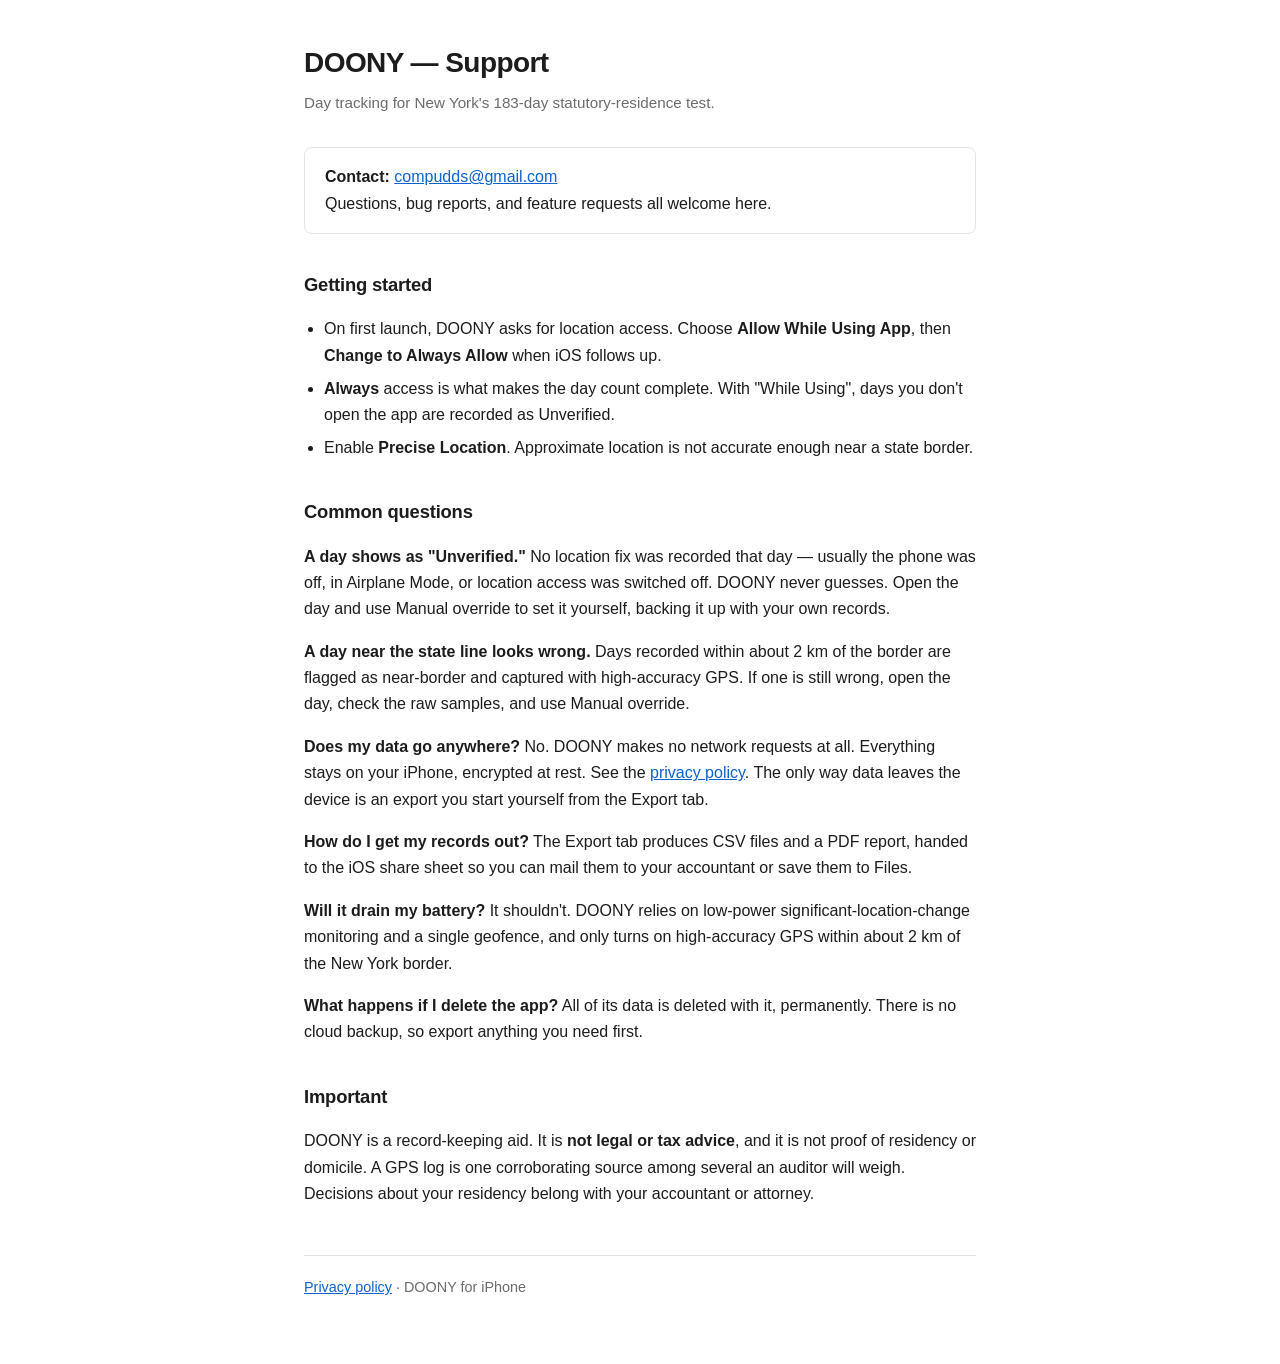
==== docs/support.html @ 45d62291 "Switch to public paid distribution; add the required support page Unlisted distribution bought nothi" ====
<!doctype html>
<html lang="en">
<head>
<meta charset="utf-8">
<meta name="viewport" content="width=device-width,initial-scale=1">
<title>DOONY — Support</title>
<style>
  :root { color-scheme: light dark; }
  body { max-width: 42rem; margin: 0 auto; padding: 2.5rem 1.25rem 4rem;
    font: 16px/1.65 -apple-system, BlinkMacSystemFont, "Segoe UI", Helvetica, Arial, sans-serif;
    color: #1c1c1e; background: #fff; }
  h1 { font-size: 1.75rem; margin: 0 0 .25rem; letter-spacing: -.02em; }
  h2 { font-size: 1.15rem; margin: 2.25rem 0 .5rem; letter-spacing: -.01em; }
  .sub { color: #6b6b70; font-size: .95rem; margin: 0 0 2rem; }
  ul { padding-left: 1.25rem; } li { margin: .4rem 0; }
  code { font: .9em ui-monospace, SFMono-Regular, Menlo, monospace;
         background: #f2f2f4; padding: .1em .35em; border-radius: 3px; }
  a { color: #0b62d0; }
  .box { border: 1px solid #e4e4e7; border-radius: 8px; padding: 1rem 1.25rem; margin: 1.5rem 0; }
  footer { margin-top: 3rem; padding-top: 1.25rem; border-top: 1px solid #e4e4e7;
           color: #6b6b70; font-size: .9rem; }
  @media (prefers-color-scheme: dark) {
    body { color: #e8e8ea; background: #131315; }
    .sub, footer { color: #9a9aa0; } code { background: #26262a; }
    a { color: #6fa8f5; } .box, footer { border-color: #2c2c31; }
  }
</style>
</head>
<body>

<h1>DOONY — Support</h1>
<p class="sub">Day tracking for New York's 183-day statutory-residence test.</p>

<div class="box">
  <strong>Contact:</strong>
  <a href="mailto:compudds@gmail.com">compudds@gmail.com</a><br>
  Questions, bug reports, and feature requests all welcome here.
</div>

<h2>Getting started</h2>
<ul>
  <li>On first launch, DOONY asks for location access. Choose
  <strong>Allow While Using App</strong>, then <strong>Change to Always
  Allow</strong> when iOS follows up.</li>
  <li><strong>Always</strong> access is what makes the day count complete. With
  "While Using", days you don't open the app are recorded as Unverified.</li>
  <li>Enable <strong>Precise Location</strong>. Approximate location is not
  accurate enough near a state border.</li>
</ul>

<h2>Common questions</h2>

<p><strong>A day shows as "Unverified."</strong> No location fix was recorded
that day — usually the phone was off, in Airplane Mode, or location access was
switched off. DOONY never guesses. Open the day and use Manual override to set
it yourself, backing it up with your own records.</p>

<p><strong>A day near the state line looks wrong.</strong> Days recorded within
about 2 km of the border are flagged as near-border and captured with
high-accuracy GPS. If one is still wrong, open the day, check the raw samples,
and use Manual override.</p>

<p><strong>Does my data go anywhere?</strong> No. DOONY makes no network
requests at all. Everything stays on your iPhone, encrypted at rest. See the
<a href="./">privacy policy</a>. The only way data leaves the device is an
export you start yourself from the Export tab.</p>

<p><strong>How do I get my records out?</strong> The Export tab produces CSV
files and a PDF report, handed to the iOS share sheet so you can mail them to
your accountant or save them to Files.</p>

<p><strong>Will it drain my battery?</strong> It shouldn't. DOONY relies on
low-power significant-location-change monitoring and a single geofence, and only
turns on high-accuracy GPS within about 2 km of the New York border.</p>

<p><strong>What happens if I delete the app?</strong> All of its data is deleted
with it, permanently. There is no cloud backup, so export anything you need
first.</p>

<h2>Important</h2>
<p>DOONY is a record-keeping aid. It is <strong>not legal or tax advice</strong>,
and it is not proof of residency or domicile. A GPS log is one corroborating
source among several an auditor will weigh. Decisions about your residency
belong with your accountant or attorney.</p>

<footer>
  <a href="./">Privacy policy</a> · DOONY for iPhone
</footer>

</body>
</html>
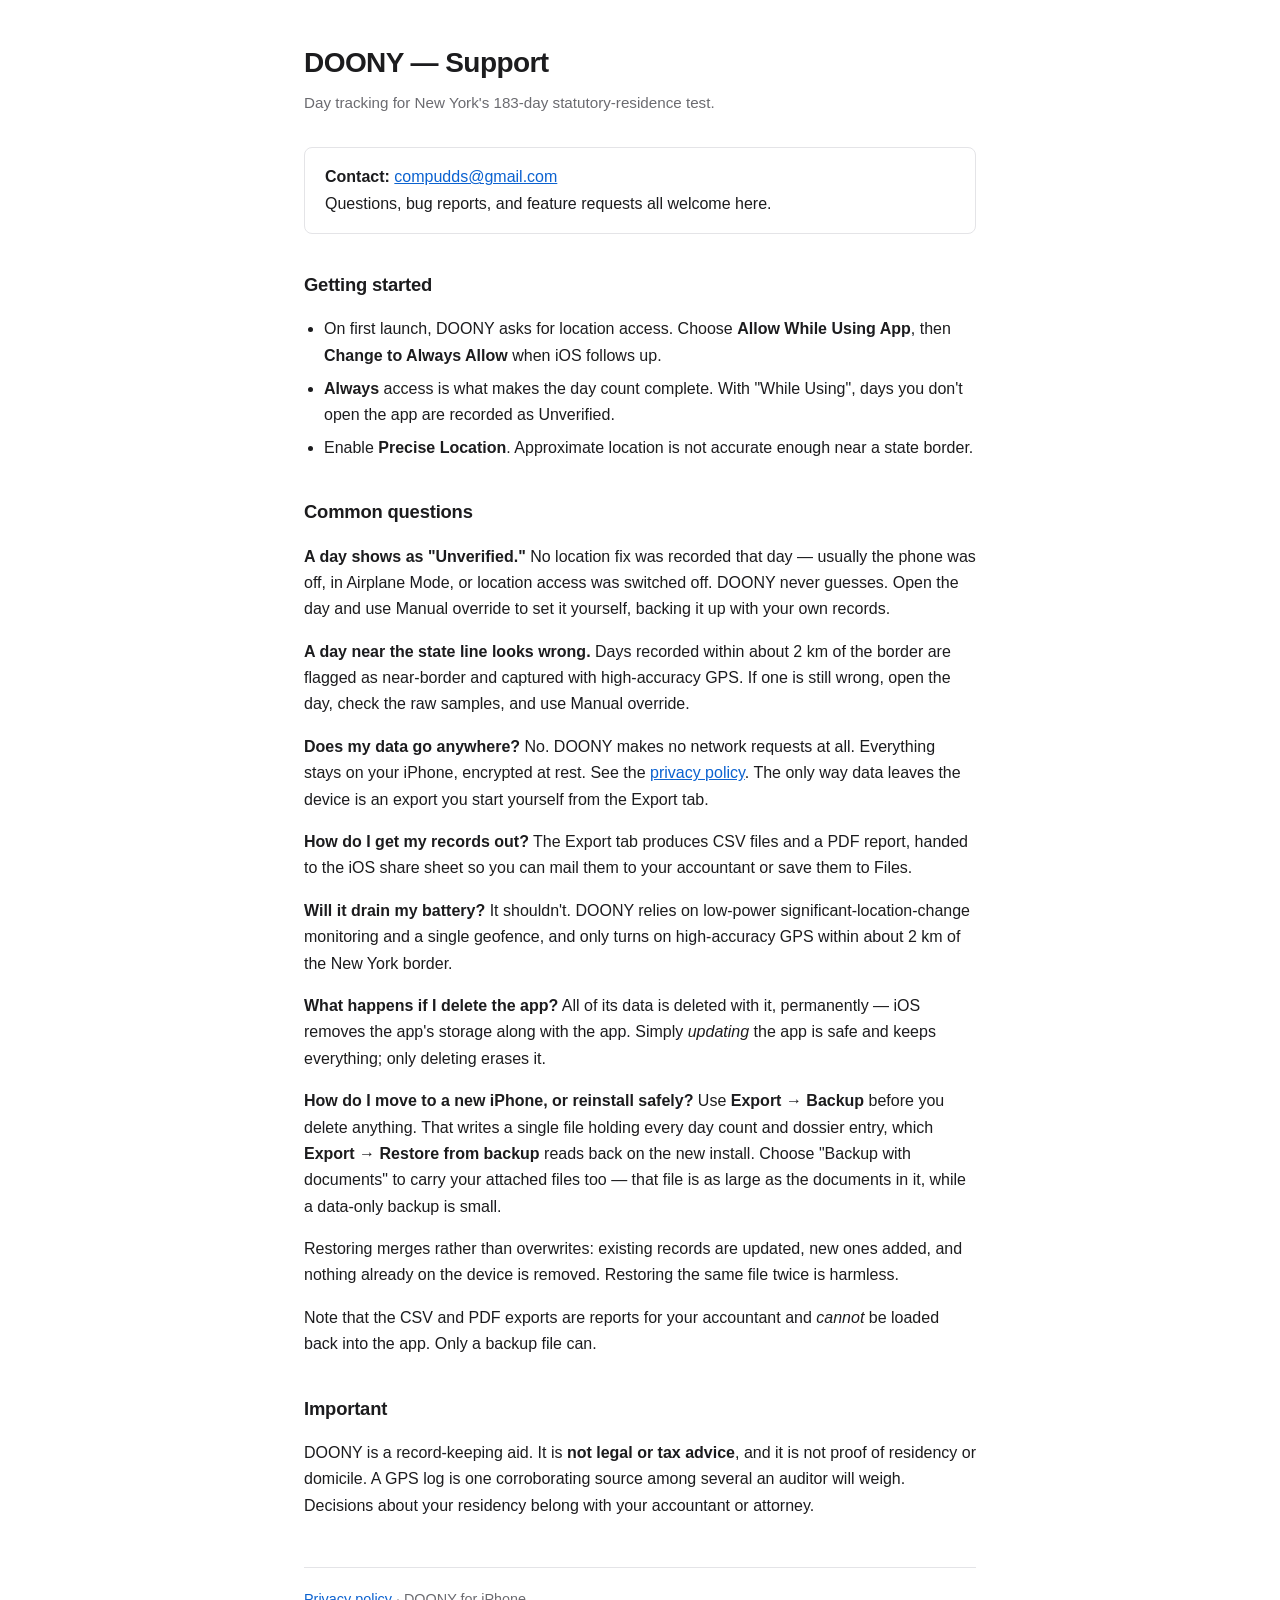
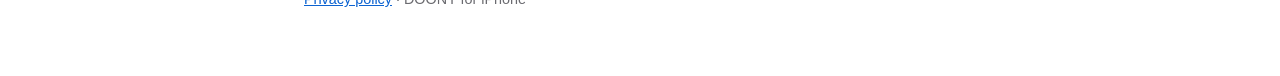
==== commit db5b0e23: "Add backup/restore so a reinstall is not a total loss The CSV/PDF exports are reports — built for a " ====
--- a/docs/support.html
+++ b/docs/support.html
@@ -74,8 +74,22 @@
 turns on high-accuracy GPS within about 2 km of the New York border.</p>
 
 <p><strong>What happens if I delete the app?</strong> All of its data is deleted
-with it, permanently. There is no cloud backup, so export anything you need
-first.</p>
+with it, permanently — iOS removes the app's storage along with the app. Simply
+<em>updating</em> the app is safe and keeps everything; only deleting erases it.</p>
+
+<p><strong>How do I move to a new iPhone, or reinstall safely?</strong> Use
+<strong>Export &rarr; Backup</strong> before you delete anything. That writes a
+single file holding every day count and dossier entry, which
+<strong>Export &rarr; Restore from backup</strong> reads back on the new install.
+Choose "Backup with documents" to carry your attached files too — that file is as
+large as the documents in it, while a data-only backup is small.</p>
+
+<p>Restoring merges rather than overwrites: existing records are updated, new ones
+added, and nothing already on the device is removed. Restoring the same file twice
+is harmless.</p>
+
+<p>Note that the CSV and PDF exports are reports for your accountant and
+<em>cannot</em> be loaded back into the app. Only a backup file can.</p>
 
 <h2>Important</h2>
 <p>DOONY is a record-keeping aid. It is <strong>not legal or tax advice</strong>,
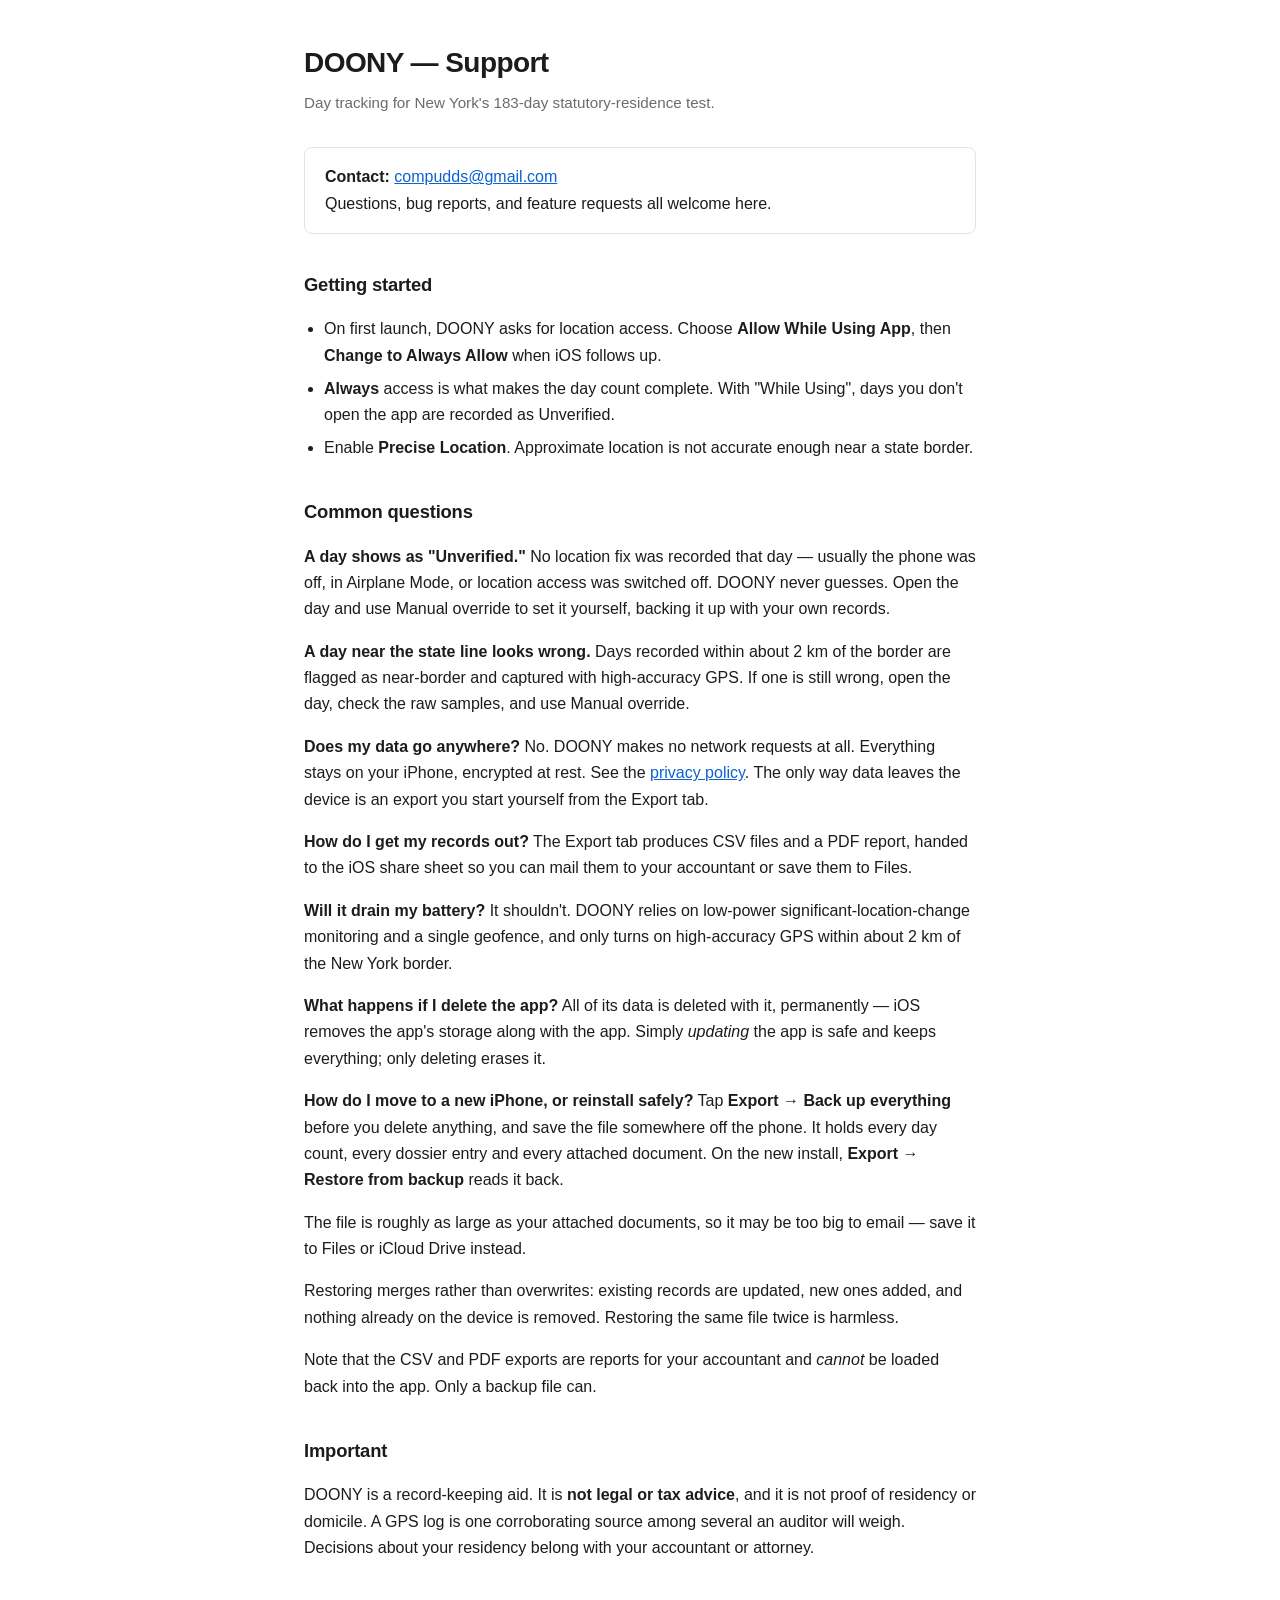
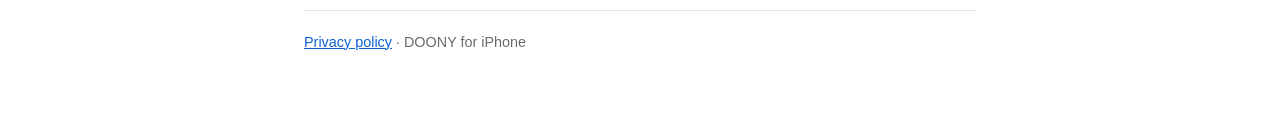
==== commit bcc4d60a: "One backup that always contains everything Offering "data only" and "with documents" pushed a decisi" ====
--- a/docs/support.html
+++ b/docs/support.html
@@ -77,12 +77,14 @@
 with it, permanently — iOS removes the app's storage along with the app. Simply
 <em>updating</em> the app is safe and keeps everything; only deleting erases it.</p>
 
-<p><strong>How do I move to a new iPhone, or reinstall safely?</strong> Use
-<strong>Export &rarr; Backup</strong> before you delete anything. That writes a
-single file holding every day count and dossier entry, which
-<strong>Export &rarr; Restore from backup</strong> reads back on the new install.
-Choose "Backup with documents" to carry your attached files too — that file is as
-large as the documents in it, while a data-only backup is small.</p>
+<p><strong>How do I move to a new iPhone, or reinstall safely?</strong> Tap
+<strong>Export &rarr; Back up everything</strong> before you delete anything, and
+save the file somewhere off the phone. It holds every day count, every dossier
+entry and every attached document. On the new install,
+<strong>Export &rarr; Restore from backup</strong> reads it back.</p>
+
+<p>The file is roughly as large as your attached documents, so it may be too big
+to email — save it to Files or iCloud Drive instead.</p>
 
 <p>Restoring merges rather than overwrites: existing records are updated, new ones
 added, and nothing already on the device is removed. Restoring the same file twice
